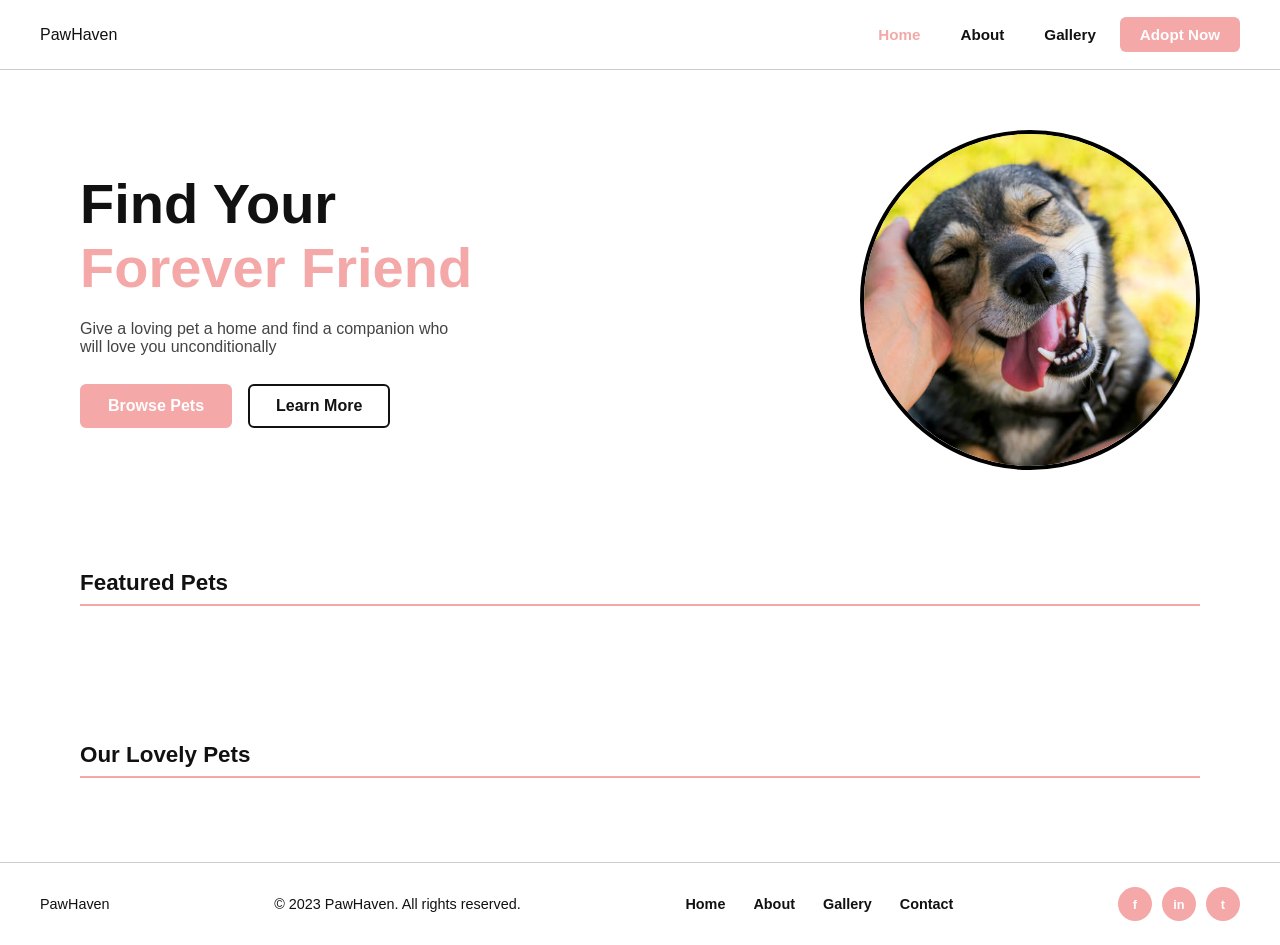
==== index.html @ 09607151 "resolve merge,add about page updates" ====
<!DOCTYPE html>
<html lang="en">

<head>
    <meta charset="UTF-8">
    <meta name="viewport" content="width=device-width, initial-scale=1.0">
    <title>Home-Page</title>
    <link rel="stylesheet" href="css/style.css">
    <link rel="stylesheet" href="css/home.css">
</head>

<body>
    <header>
        <nav class="navbar">
            <a href="index.html" class="logo">PawHaven</a>
            <button class="hamburger">
                <span></span>
                <span></span>
                <span></span>
            </button>
            <ul class="nav-links">
                <li><a href="index.html" class="active">Home</a></li>
                <li><a href="about.html">About</a></li>
                <li><a href="gallery.html">Gallery</a></li>
                <li><a href="contact.html" class="btn-adopt">Adopt Now</a></li>
            </ul>
        </nav>
    </header>
    <main>
        <section class="home-section">
            <div class="home-section-text">
                <h1> Find Your <br> <span> Forever Friend</span></h1>
                <p> Give a loving pet a home and find a companion who will love you unconditionally</p>
                <div class="home-section-btns">
                    <a href="gallery.html" class="btn btn-primary"> Browse Pets</a>
                    <a href="about.html" class="btn btn-outline"> Learn More</a>
                </div>
            </div>

            <div class="home-section-image">
                <img src="images/dog-sample.jpg" alt="Happy dog">
            </div>
        </section>

        <section class="featured">
            <h2 class="section-title">Featured Pets</h2>
            <div class="pets-grid" id="featuredGrid">
                <!-- Featured pet items will be dynamically inserted here -->
            </div>
            </div>
        </section>

        <section class="lovely">
            <h2 class="section-title">Our Lovely Pets</h2>
            <div class="pets-grid" id="lovelyGrid">
                <!-- Lovely pet items will be dynamically inserted here -->
            </div>
        </section>


    </main>

    <footer class="footer">
        <a href="index.html" class="logo">PawHaven</a>
        <p>&copy; 2023 PawHaven. All rights reserved.</p>

        <ul class="footer-links">
            <li><a href="index.html">Home</a></li>
            <li><a href="about.html">About</a></li>
            <li><a href="gallery.html">Gallery</a></li>
            <li><a href="contact.html">Contact</a></li>
        </ul>

        <div class="footer-social">
            <a href="#"> f</a>
            <a href="#"> in</a>
            <a href="#"> t</a>
        </div>
    </footer>


    <script src="js/main.js"></script>
    <script src="js/home.js"></script>
</body>

</html>
---- css/style.css ----
/*
   PAWHAVEN — Shared Stylesheet
    */

/* ── Variables ── */
:root {
  --pink: #F4A8A8;
  --pink-dark: #e08585;
  --pink-light: #fde8e8;
  --black: #111111;
  --gray: #888888;
  --border: #cccccc;
  --white: #ffffff;
}

/* ── Reset ── */
* {
  box-sizing: border-box;
  margin: 0;
  padding: 0;
}

body {
  font-family: Arial, Helvetica, sans-serif;
  color: var(--black);
}

a {
  text-decoration: none;
  color: inherit;
}

ul {
  list-style: none;
}

img {
  max-width: 100%;
  display: block;
}

/* ── Navbar ── */
.navbar {
  display: flex;
  align-items: center;
  justify-content: space-between;
  padding: 0 40px;
  height: 70px;
  border-bottom: 1px solid var(--border);
  position: sticky;
  top: 0;
  background: var(--white);
  z-index: 100;
}

.navbar .logo {
  background: none;
  padding: 0;
  
}

.nav-links {
  display: flex;
  align-items: center;
  gap: 8px;
}

.nav-links a {
  padding: 8px 16px;
  font-weight: 600;
  font-size: 0.95rem;
  transition: color 0.2s;
}

.nav-links a:hover,
.nav-links a.active {
  color: var(--pink);
}

.nav-links .btn-adopt {
  background: var(--pink);
  color: var(--white);
  padding: 9px 20px;
  border-radius: 6px;
  font-weight: 700;
  transition: background 0.2s;
}

.nav-links .btn-adopt:hover {
  background: var(--pink-dark);
}
.navbar .logo img {
  height: 44px;
  width: auto;
  display: block;
}

.hamburger {
  display: none;
  flex-direction: column;
  gap: 5px;
  cursor: pointer;
  background: none;
  border: none;
}

.hamburger span {
  display: block;
  width: 24px;
  height: 2px;
  background: var(--black);
  border-radius: 2px;
}

/* ── Buttons ── */
.btn {
  display: inline-block;
  padding: 11px 26px;
  font-family: Arial, Helvetica, sans-serif;
  font-weight: 700;
  font-size: 1rem;
  border-radius: 6px;
  cursor: pointer;
  border: 2px solid transparent;
  transition: all 0.2s;
}

.btn-primary {
  background: var(--pink);
  color: var(--white);
  border-color: var(--pink);
}

.btn-primary:hover {
  background: var(--pink-dark);
  border-color: var(--pink-dark);
}

.btn-outline {
  background: transparent;
  color: var(--black);
  border-color: var(--black);
}

.btn-outline:hover {
  background: var(--black);
  color: var(--white);
}

/* ── Pet Card ── */
.pet-card {
  border: 1px solid var(--border);
  border-radius: 10px;
  overflow: hidden;
  transition: transform 0.2s, box-shadow 0.2s;
}

.pet-card:hover {
  transform: translateY(-4px);
  box-shadow: 0 6px 20px rgba(244, 168, 168, 0.35);
}

.pet-card img {
  width: 100%;
  height: 160px;
  object-fit: cover;
  background: var(--pink-light);
}

.pet-card .card-body {
  padding: 12px 14px;
}

.pet-card .card-name {
  font-weight: 700;
  font-size: 1rem;
}

.pet-card .card-info {
  font-size: 0.85rem;
  color: var(--gray);
  margin-bottom: 10px;
}

.pet-card .card-btn {
  display: block;
  text-align: center;
  padding: 7px;
  background: var(--pink);
  color: var(--white);
  border-radius: 6px;
  font-weight: 700;
  font-size: 0.85rem;
  transition: background 0.2s;
}

.pet-card .card-btn:hover {
  background: var(--pink-dark);
}

/* ── Footer ── */
.footer {
  border-top: 1px solid var(--border);
  padding: 24px 40px;
  display: flex;
  align-items: center;
  justify-content: space-between;
  flex-wrap: wrap;
  gap: 16px;
  font-size: 0.9rem;
}

.footer .logo {
  background: none;
  padding: 0;
  
}

.footer-links {
  display: flex;
  gap: 28px;
}

.footer-links a {
  font-weight: 600;
  transition: color 0.2s;
}

.footer-links a:hover {
  color: var(--pink);
}

.footer-social {
  display: flex;
  gap: 10px;
}

.footer-social a {
  width: 34px;
  height: 34px;
  border-radius: 50%;
  background: var(--pink);
  color: var(--white);
  display: flex;
  align-items: center;
  justify-content: center;
  font-size: 0.8rem;
  font-weight: 700;
  transition: background 0.2s;
}

.footer-social a:hover {
  background: var(--pink-dark);
}

.footer .logo img{
  height: 44px;
  width: auto;
  display: block;
}

/* ── Mobile ── */
@media (max-width: 768px) {
  .navbar {
    padding: 0 20px;
  }

  .nav-links {
    display: none;
    position: absolute;
    top: 70px;
    left: 0;
    right: 0;
    background: var(--white);
    flex-direction: column;
    padding: 16px 20px;
    border-bottom: 1px solid var(--border);
    gap: 10px;
  }
  .nav-links .btn-adopt {
    margin-top: 6px;
  }
  .nav-links.open {
    display: flex;
  }

  .hamburger {
    display: flex;
  }

  .footer {
    flex-direction: column;
    align-items: center;
    text-align: center;
    padding: 20px;
  }
}
---- css/home.css ----
.home-section {
    display: flex;
    align-items: center;
    justify-content: space-between;

    /*Box Model*/
    padding: 60px 40px;
    margin: 0 auto;
    width:100%;
    max-width:1200px;
    box-sizing:border-box;
}

.home-section-text {

    /*Box Model*/
    width:100%;
    margin-right:40px;
    max-width: 480px;
}

.home-section-text h1 {
    font-size: 3.5rem;
    font-weight: 800;
    line-height: 1.15;
    /*Box Model*/
    margin-bottom: 20px;
}

.home-section-text h1 span {
    color: var(--pink);
}

.home-section-text p {
    font-size: 1rem;
    color: #444;
    /*box model*/
    margin-bottom: 28px;
    max-width: 380px;

}

.home-section-btns {
    display: flex;
    gap: 16px;
    flex-wrap: wrap;

    /*Box Model*/
    margin-top: 4px;
}


.home-section-image {
    width: 340px;
    height: 340px;
    border-radius: 50%;
    overflow: hidden;
    background: var(--pink-light);
    flex-shrink: 0;
    border: 4px solid black;
}

.home-section-image img {
    width: 100%;
    height: 100%;
    object-fit: cover;
}


/* Pet-Sections */
.featured,
.lovely {
    padding: 40px 40px 60px 40px;
    margin: 0 auto;
    width:100%;
    max-width:1200px;
    box-sizing: border-box;
}


.section-title {
    font-size: 1.4rem;
    font-weight: 800;
    margin-bottom: 24px;
    padding-bottom: 8px;
    border-bottom: 2px solid var(--pink);
}

.pets-grid {
    display: grid;
    grid-template-columns: repeat(3, 1fr);
    gap: 20px;
    width: 100%;
}

/* ── Mobile ── */
@media (max-width: 768px) {
    .home-section {
        flex-direction: column;
        padding: 40px 20px;
        text-align: center;
        margin: 0 auto;
    }

     .home-section-text {
        width: 100%;
        max-width: 100%;
        margin-right: 0;
        margin-bottom: 32px;
    }

    .home-section-text h1 {
        font-size: 2.4rem;
        margin-bottom: 16px;
    }

     .home-section-text p {
        max-width: 100%;
        margin-bottom: 24px;
    }

    .home-section-btns {
        justify-content: center;
    }

    .home-section-image {
        width: 260px;
        height: 260px;
    }

    .featured,
    .lovely {
        padding: 30px 20px 40px 20px;
    }

    .pets-grid {
        grid-template-columns: repeat(2, 1fr);
        gap: 14px;
    }

    #featuredGrid .pet-card {
        width: 160px;
    }
}


/*Featured Row*/
#featuredGrid {
    display: flex;
    flex-direction: row;
    overflow-x: auto ;
    gap:20px;
    padding-bottom: 12px;
}

#featuredGrid .pet-card {
    flex-shrink: 0;
    min-width: 180px;
}

#featuredGrid::-webkit-scrollbar {
    height: 6px;
}

#featuredGrid::-webkit-scrollbar-track {
    background: var(--pink-light);
}
#featuredGrid::-webkit-scrollbar-thumb {
    background-color: var(--pink);
    border-radius: 10px;
}
/*Mobile */
@media (max-width: 480px) {
    .home-section {
        /* Box model: tight padding on small screens */
        padding: 28px 16px;
    }
 
    .home-section-text {
        margin-bottom: 24px;
    }
 
    .home-section-text h1 {
        font-size: 2rem;
        margin-bottom: 12px;
    }
 
    .home-section-text p {
        font-size: 0.95rem;
        margin-bottom: 20px;
    }
 
    .home-section-image {
        /* Box model: smaller circle on mobile */
        width: 200px;
        height: 200px;
        border-width: 3px;
    }
 
    .featured,
    .lovely {
        /* Box model: minimal padding on mobile */
        padding: 24px 16px 32px 16px;
    }
 
    .section-title {
        font-size: 1.2rem;
        margin-bottom: 16px;
        padding-bottom: 6px;
    }
 
    .pets-grid {
        /* 1 column on mobile */
        grid-template-columns: 1fr;
        gap: 12px;
    }
 
    #featuredGrid .pet-card {
        width: 150px;
    }
}
 



/* Spinner */
.loading-spinner {
    display : flex;
    justify-content: center;
    padding: 40px 0;
}

.spinner {
    border : 4px solid var(--pink-light);
    border-top : 4px solid var(--pink);
    border-radius : 50%;
    width : 40px;
    height : 40px;
    animation : spin 0.8s linear infinite;
}

@keyframes spin {
    to {
        transform: rotate(360deg);
    }
}
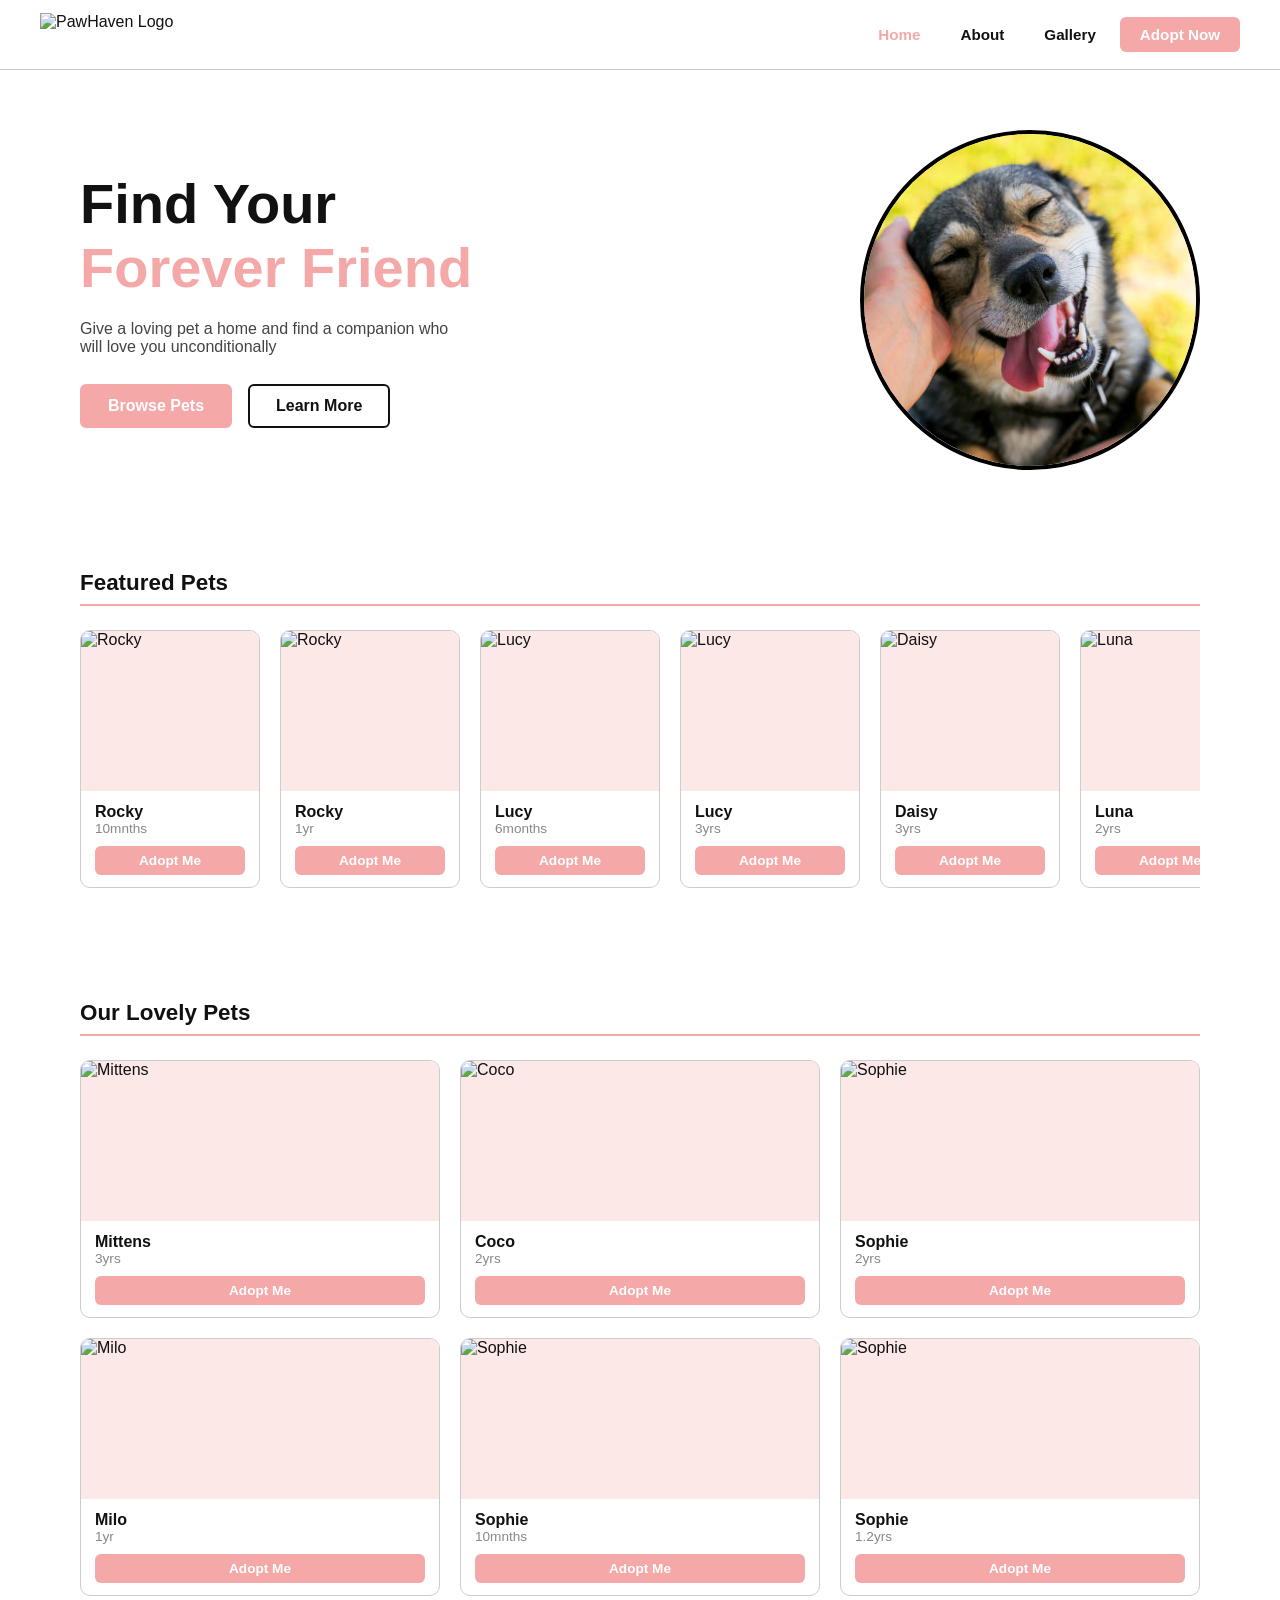
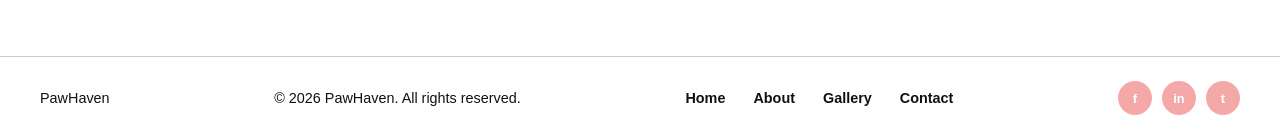
==== commit 9cc07323: "merge" ====
--- a/index.html
+++ b/index.html
@@ -12,7 +12,9 @@
 <body>
     <header>
         <nav class="navbar">
-            <a href="index.html" class="logo">PawHaven</a>
+            <a href="index.html" class="logo">
+                <img src = "images/logo.png" alt = "PawHaven Logo">
+            </a>
             <button class="hamburger">
                 <span></span>
                 <span></span>
@@ -62,7 +64,7 @@
 
     <footer class="footer">
         <a href="index.html" class="logo">PawHaven</a>
-        <p>&copy; 2023 PawHaven. All rights reserved.</p>
+        <p>&copy; 2026 PawHaven. All rights reserved.</p>
 
         <ul class="footer-links">
             <li><a href="index.html">Home</a></li>
@@ -79,7 +81,7 @@
     </footer>
 
 
-    <script src="js/main.js"></script>
+    <script src = "js/main.js"></script>
     <script src="js/home.js"></script>
 </body>
 
--- a/css/home.css
+++ b/css/home.css
@@ -156,6 +156,7 @@
 #featuredGrid .pet-card {
     flex-shrink: 0;
     min-width: 180px;
+    
 }
 
 #featuredGrid::-webkit-scrollbar {
@@ -243,4 +244,29 @@
     to {
         transform: rotate(360deg);
     }
+}
+
+.pet-card {
+    transition: transform 0.25s ease , box-shadow 0.25s ease;
+}
+.pet-card:hover {
+    transform: scale(1.04);
+    box-shadow: 0 8px 20px rgba(0 , 0, 0, 0.15);
+}
+
+.pet-card {
+    opacity: 0;
+    animation: fadeIn 0.4s ease forwards;
+}
+
+@keyframes fadeIn {
+    from {
+        opacity: 0; 
+        transform: translateY(10px);
+    }
+
+    to {
+        opacity: 1;
+        transform: translateY(0);
+    }
 }
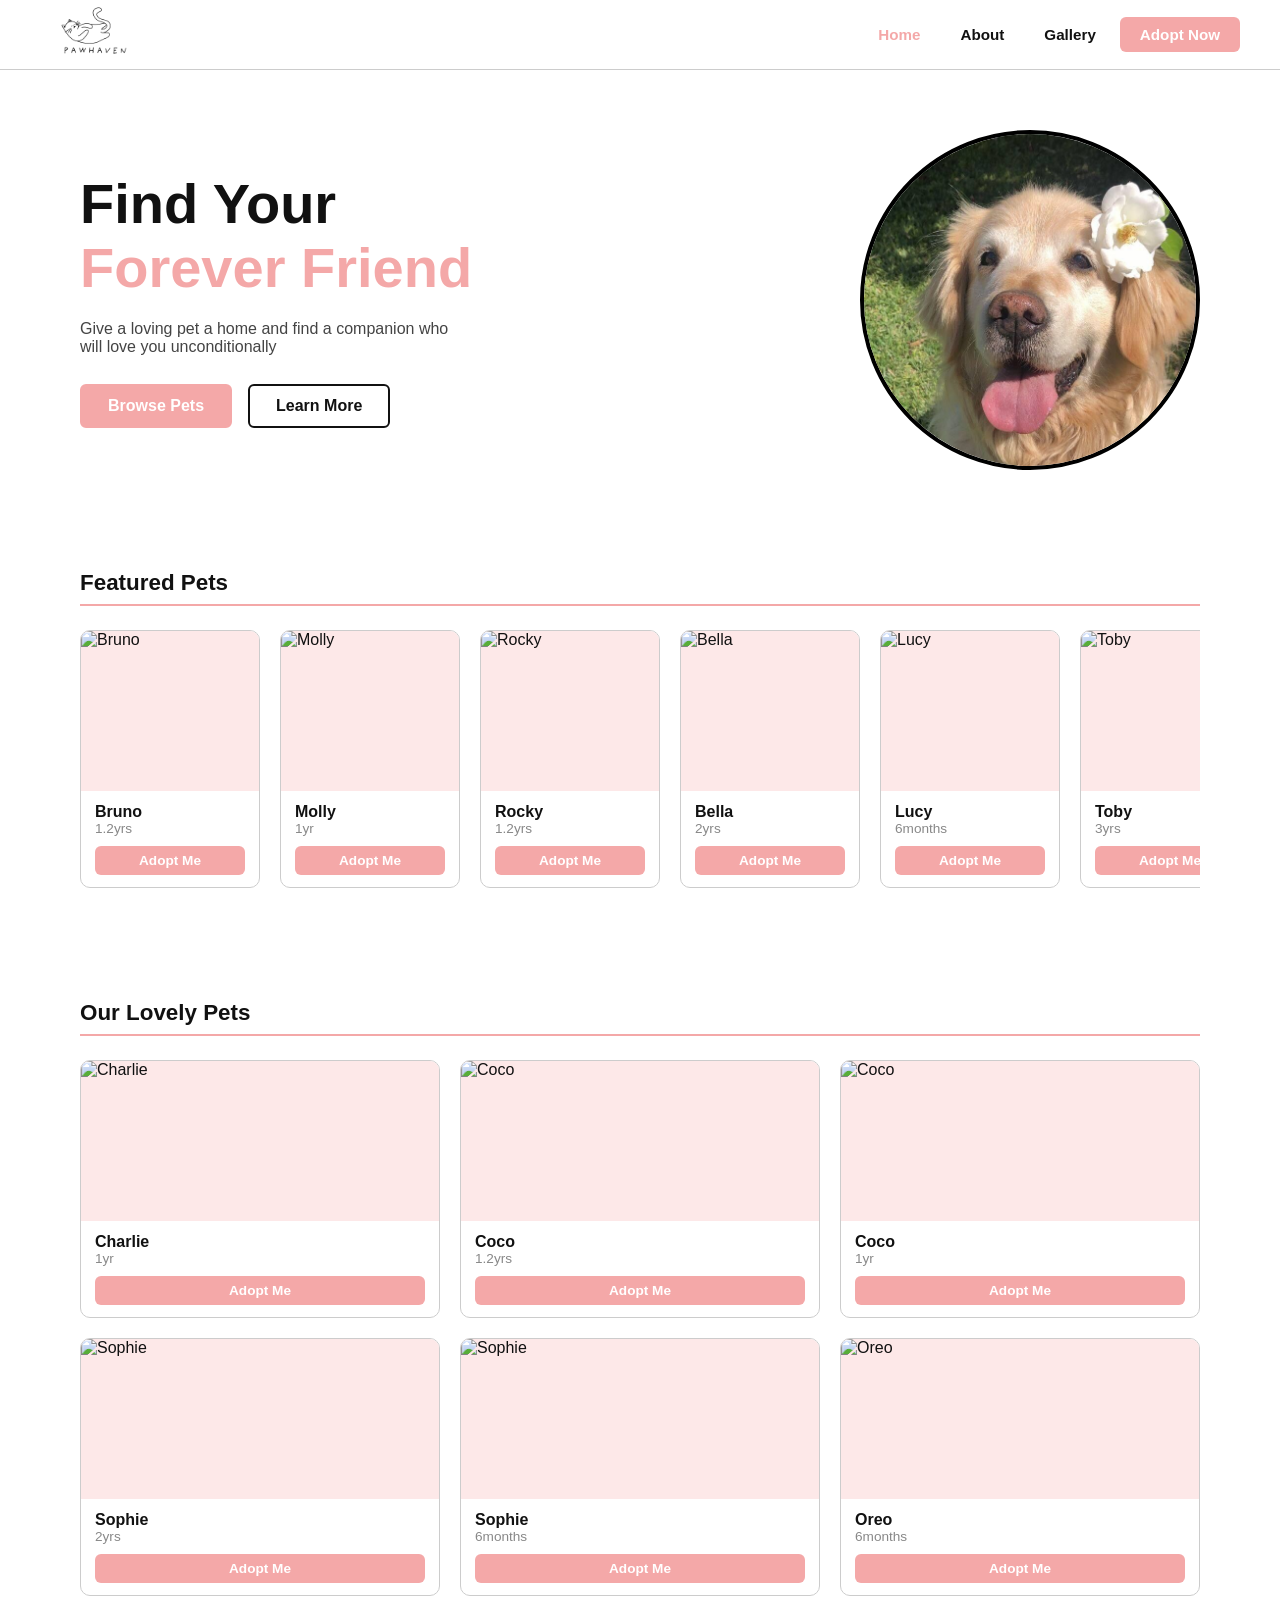
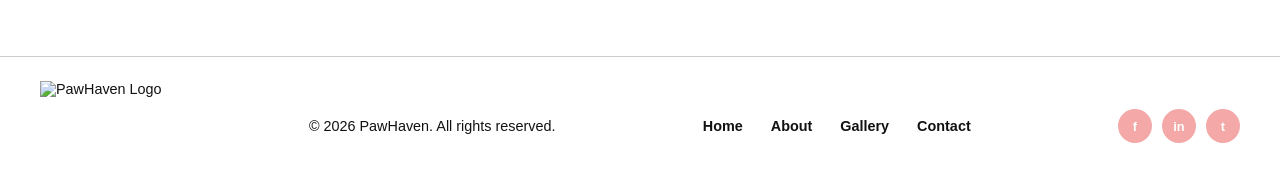
==== commit 270e0986: "fix: - PawHaven Logo in footer - aria-label for screen reading" ====
--- a/index.html
+++ b/index.html
@@ -13,9 +13,9 @@
     <header>
         <nav class="navbar">
             <a href="index.html" class="logo">
-                <img src = "images/logo.png" alt = "PawHaven Logo">
+                <img src = "images/PawHavenLogo.png" alt = "PawHaven Logo">
             </a>
-            <button class="hamburger">
+            <button class="hamburger" aria-label="Toggle navigation">
                 <span></span>
                 <span></span>
                 <span></span>
@@ -40,7 +40,7 @@
             </div>
 
             <div class="home-section-image">
-                <img src="images/dog-sample.jpg" alt="Happy dog">
+                <img src="images/dogg.jpeg" alt="Happy dog">
             </div>
         </section>
 
@@ -63,7 +63,9 @@
     </main>
 
     <footer class="footer">
-        <a href="index.html" class="logo">PawHaven</a>
+        <a href="index.html" class="logo">
+            <img src="images/pawhaven_logo_transparent.png" alt="PawHaven Logo">
+        </a>
         <p>&copy; 2026 PawHaven. All rights reserved.</p>
 
         <ul class="footer-links">
@@ -74,9 +76,9 @@
         </ul>
 
         <div class="footer-social">
-            <a href="#"> f</a>
-            <a href="#"> in</a>
-            <a href="#"> t</a>
+            <a href="#" aria-label="Facebook"> f</a>
+            <a href="#" aria-label="Instagram"> in</a>
+            <a href="#" aria-label="Twitter"> t</a>
         </div>
     </footer>
 
--- a/css/style.css
+++ b/css/style.css
@@ -90,7 +90,7 @@
   background: var(--pink-dark);
 }
 .navbar .logo img {
-  height: 44px;
+  height: 99px;
   width: auto;
   display: block;
 }
@@ -254,7 +254,7 @@
 }
 
 .footer .logo img{
-  height: 44px;
+  height: 90px;
   width: auto;
   display: block;
 }
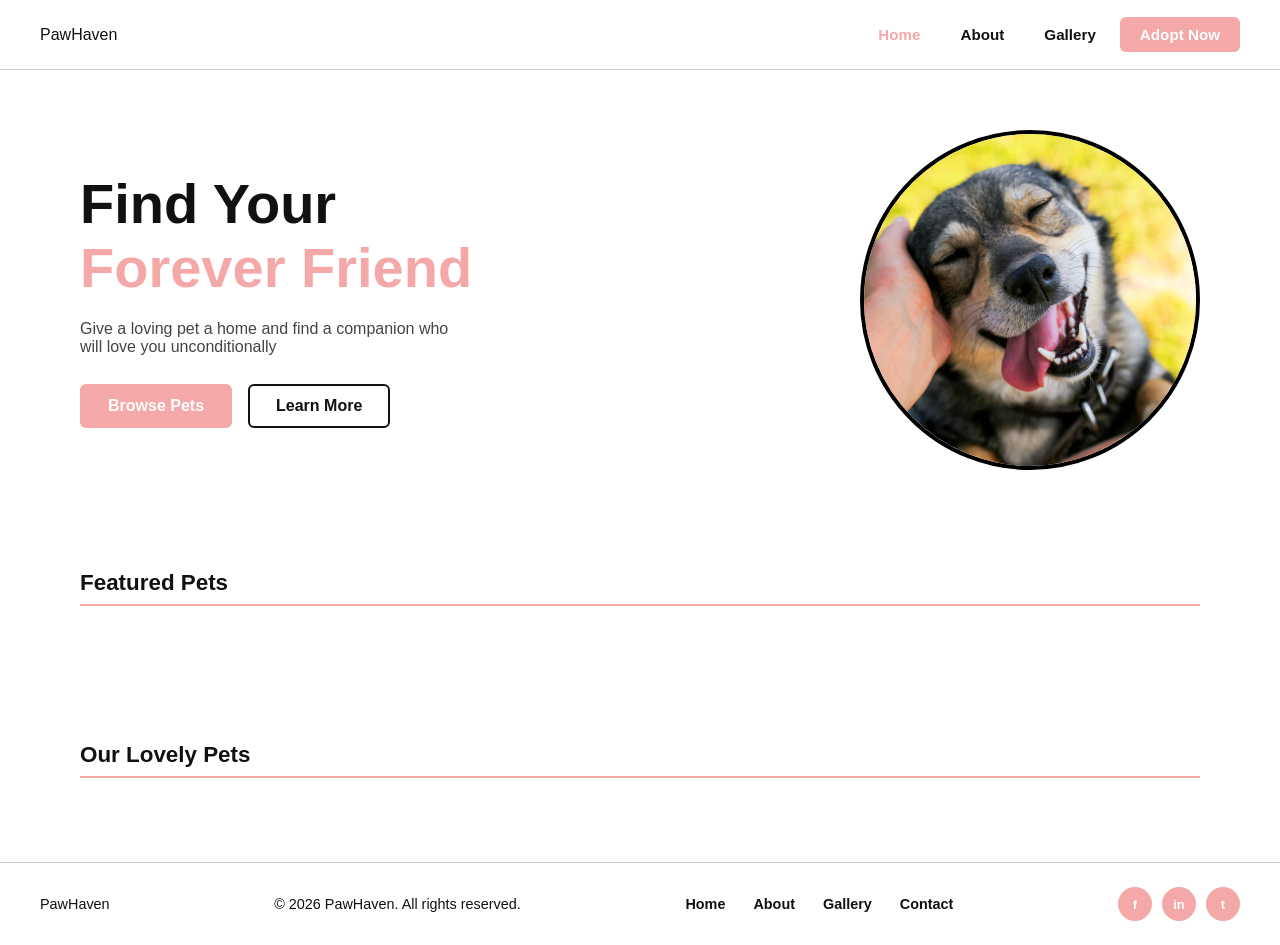
==== commit 3e383a8a: "Merge branch 'contact-page' of https://github.com/reshma-chapagain/PawHaven into contact-page" ====
--- a/index.html
+++ b/index.html
@@ -12,10 +12,8 @@
 <body>
     <header>
         <nav class="navbar">
-            <a href="index.html" class="logo">
-                <img src = "images/PawHavenLogo.png" alt = "PawHaven Logo">
-            </a>
-            <button class="hamburger" aria-label="Toggle navigation">
+            <a href="index.html" class="logo">PawHaven</a>
+            <button class="hamburger">
                 <span></span>
                 <span></span>
                 <span></span>
@@ -40,7 +38,7 @@
             </div>
 
             <div class="home-section-image">
-                <img src="images/dogg.jpeg" alt="Happy dog">
+                <img src="images/dog-sample.jpg" alt="Happy dog">
             </div>
         </section>
 
@@ -63,9 +61,7 @@
     </main>
 
     <footer class="footer">
-        <a href="index.html" class="logo">
-            <img src="images/pawhaven_logo_transparent.png" alt="PawHaven Logo">
-        </a>
+        <a href="index.html" class="logo">PawHaven</a>
         <p>&copy; 2026 PawHaven. All rights reserved.</p>
 
         <ul class="footer-links">
@@ -76,9 +72,9 @@
         </ul>
 
         <div class="footer-social">
-            <a href="#" aria-label="Facebook"> f</a>
-            <a href="#" aria-label="Instagram"> in</a>
-            <a href="#" aria-label="Twitter"> t</a>
+            <a href="#"> f</a>
+            <a href="#"> in</a>
+            <a href="#"> t</a>
         </div>
     </footer>
 
--- a/css/home.css
+++ b/css/home.css
@@ -156,7 +156,8 @@
 #featuredGrid .pet-card {
     flex-shrink: 0;
     min-width: 180px;
-    
+    animation: none;
+    opacity: 1;
 }
 
 #featuredGrid::-webkit-scrollbar {
@@ -244,29 +245,4 @@
     to {
         transform: rotate(360deg);
     }
-}
-
-.pet-card {
-    transition: transform 0.25s ease , box-shadow 0.25s ease;
-}
-.pet-card:hover {
-    transform: scale(1.04);
-    box-shadow: 0 8px 20px rgba(0 , 0, 0, 0.15);
-}
-
-.pet-card {
-    opacity: 0;
-    animation: fadeIn 0.4s ease forwards;
-}
-
-@keyframes fadeIn {
-    from {
-        opacity: 0; 
-        transform: translateY(10px);
-    }
-
-    to {
-        opacity: 1;
-        transform: translateY(0);
-    }
 }
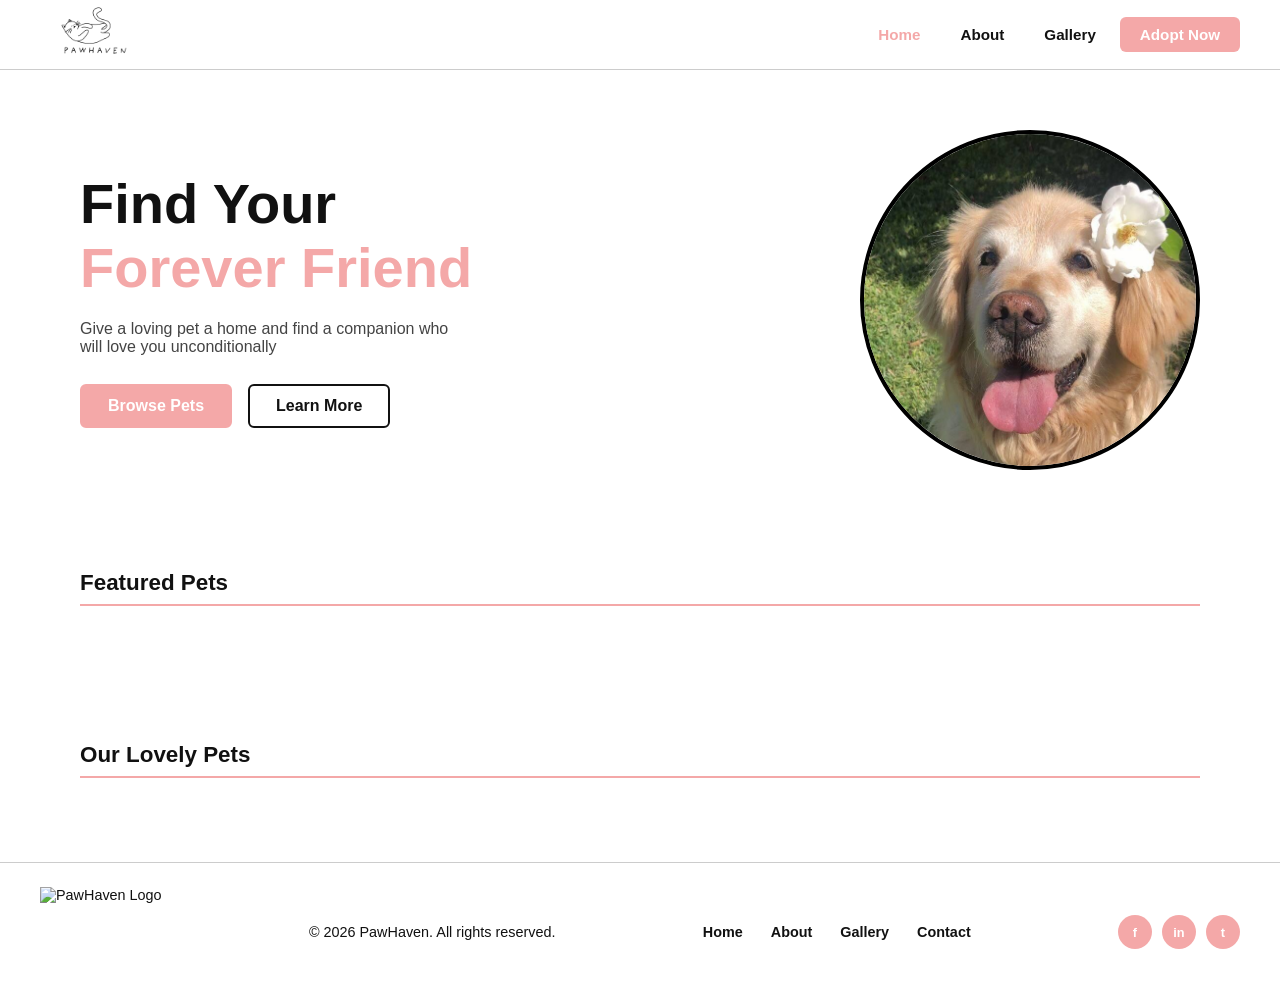
==== commit af09d579: "Merge pull request #22 from reshma-chapagain/home-page Home page" ====
--- a/index.html
+++ b/index.html
@@ -12,8 +12,10 @@
 <body>
     <header>
         <nav class="navbar">
-            <a href="index.html" class="logo">PawHaven</a>
-            <button class="hamburger">
+            <a href="index.html" class="logo">
+                <img src = "images/PawHavenLogo.png" alt = "PawHaven Logo">
+            </a>
+            <button class="hamburger" aria-label="Toggle navigation">
                 <span></span>
                 <span></span>
                 <span></span>
@@ -38,7 +40,7 @@
             </div>
 
             <div class="home-section-image">
-                <img src="images/dog-sample.jpg" alt="Happy dog">
+                <img src="images/dogg.jpeg" alt="Happy dog">
             </div>
         </section>
 
@@ -61,7 +63,9 @@
     </main>
 
     <footer class="footer">
-        <a href="index.html" class="logo">PawHaven</a>
+        <a href="index.html" class="logo">
+            <img src="images/pawhaven_logo_transparent.png" alt="PawHaven Logo">
+        </a>
         <p>&copy; 2026 PawHaven. All rights reserved.</p>
 
         <ul class="footer-links">
@@ -72,9 +76,9 @@
         </ul>
 
         <div class="footer-social">
-            <a href="#"> f</a>
-            <a href="#"> in</a>
-            <a href="#"> t</a>
+            <a href="#" aria-label="Facebook"> f</a>
+            <a href="#" aria-label="Instagram"> in</a>
+            <a href="#" aria-label="Twitter"> t</a>
         </div>
     </footer>
 
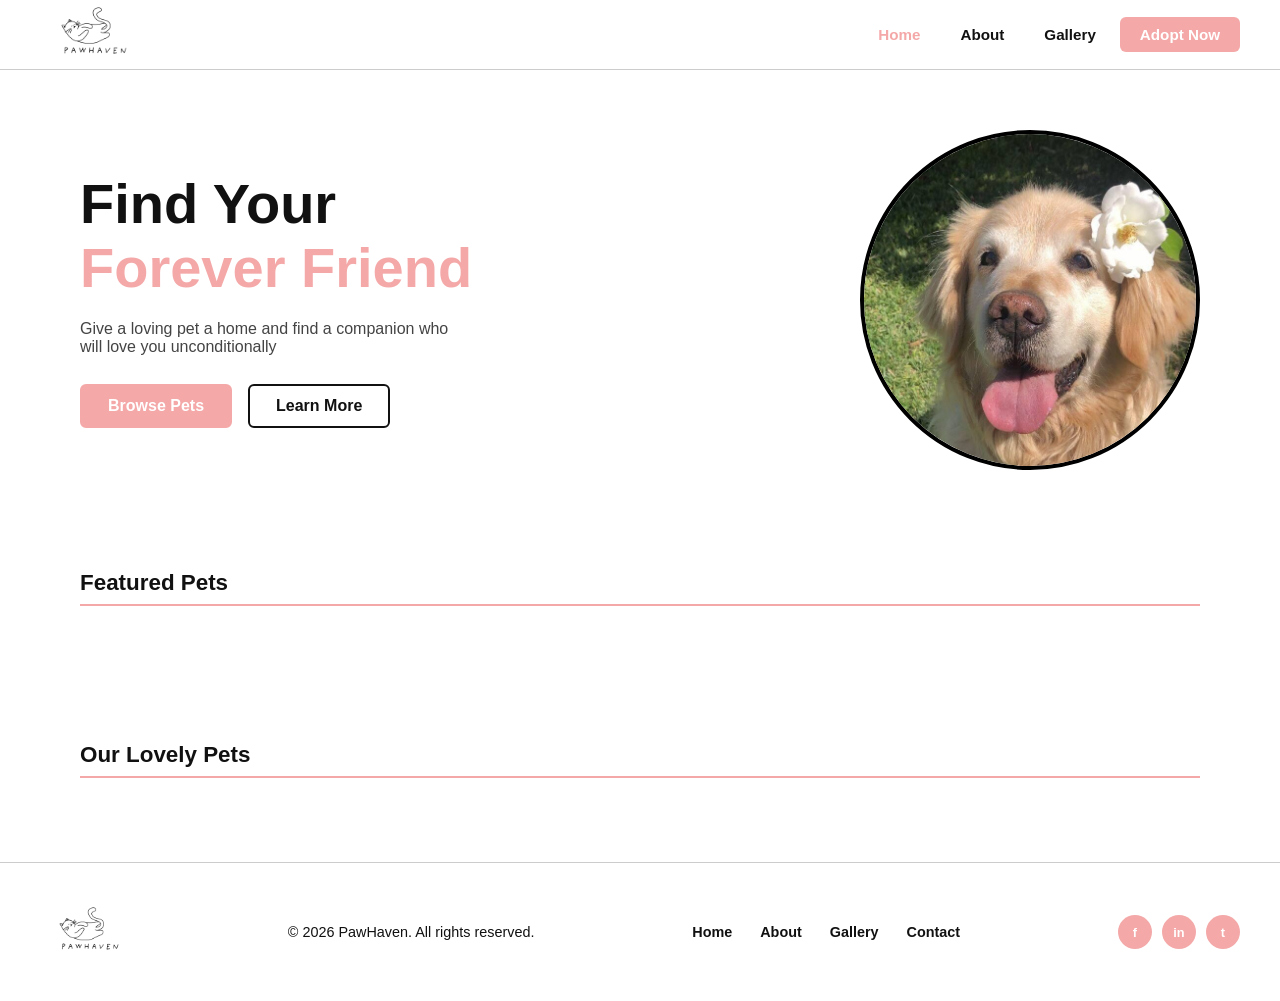
==== commit 5620af1f: "fix: Correct name for Logo" ====
--- a/index.html
+++ b/index.html
@@ -64,7 +64,7 @@
 
     <footer class="footer">
         <a href="index.html" class="logo">
-            <img src="images/pawhaven_logo_transparent.png" alt="PawHaven Logo">
+            <img src="images/PawHavenLogo.png" alt="PawHaven Logo">
         </a>
         <p>&copy; 2026 PawHaven. All rights reserved.</p>
 
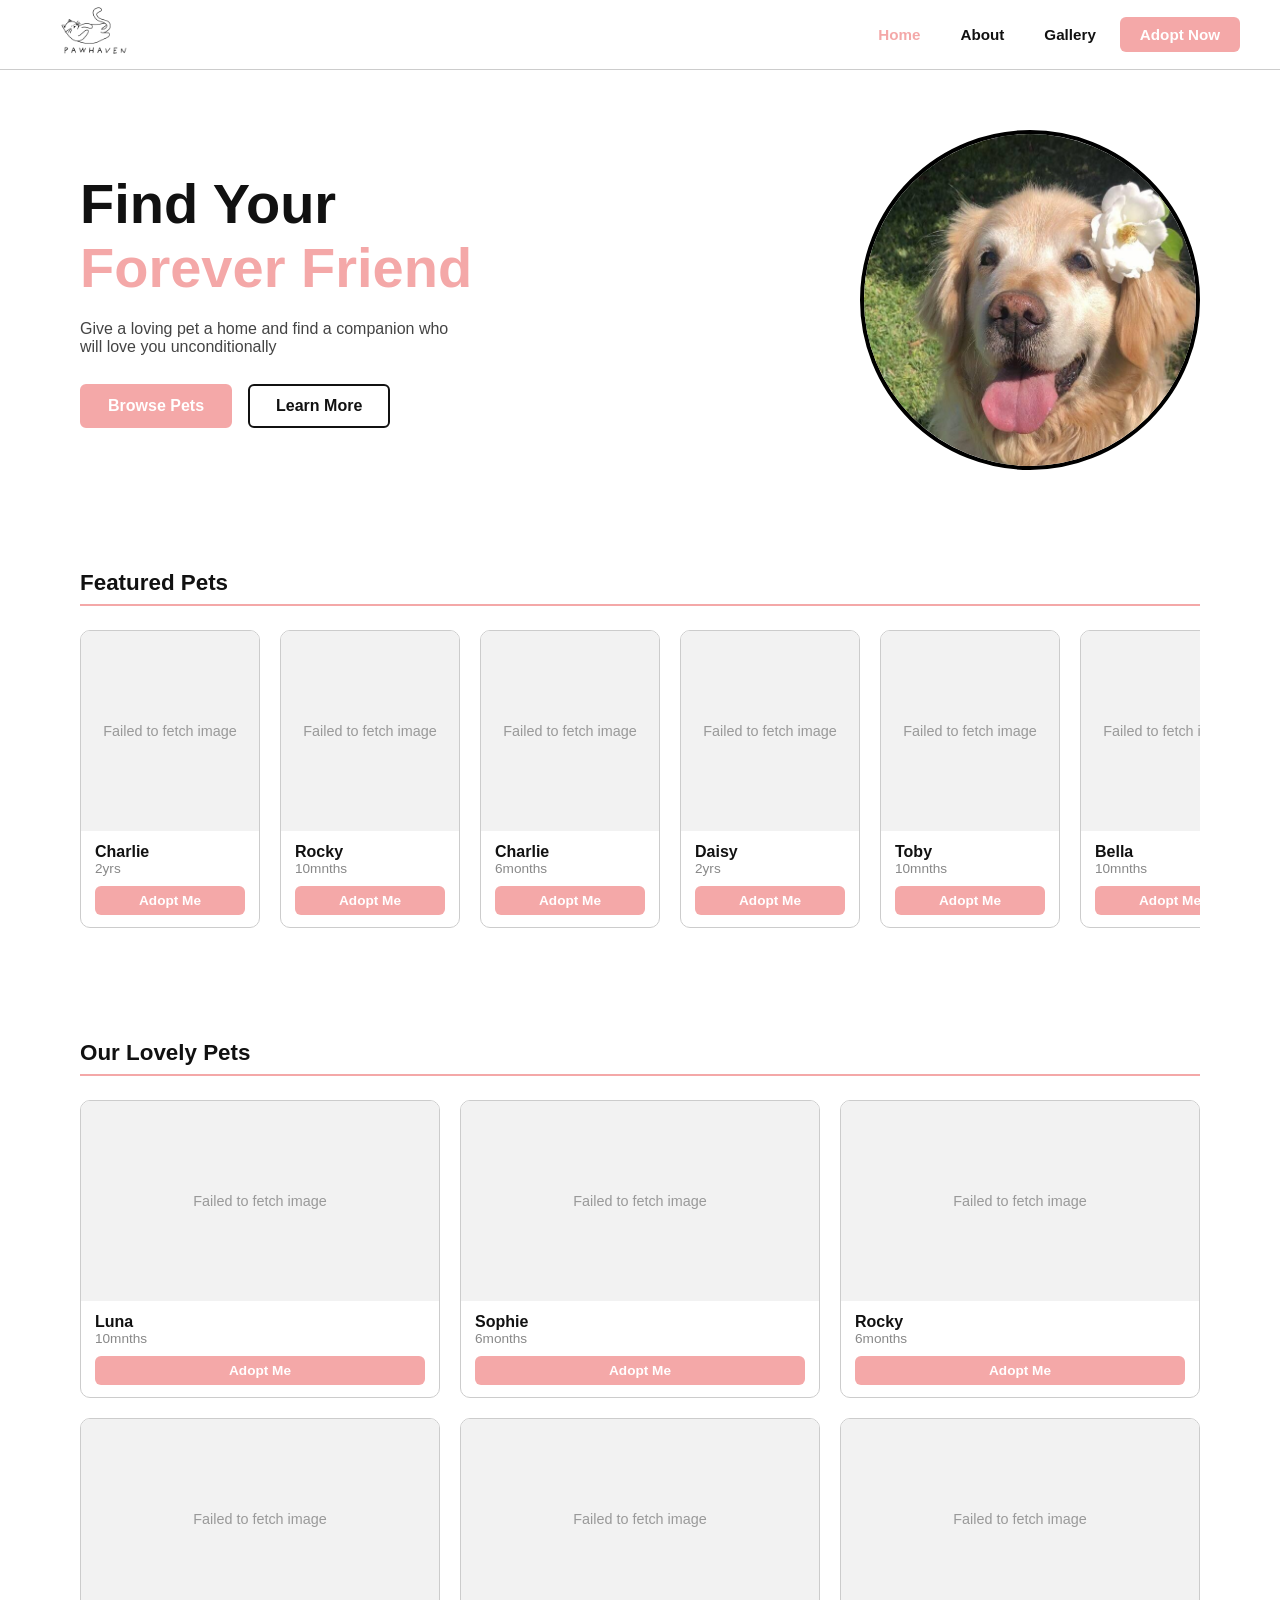
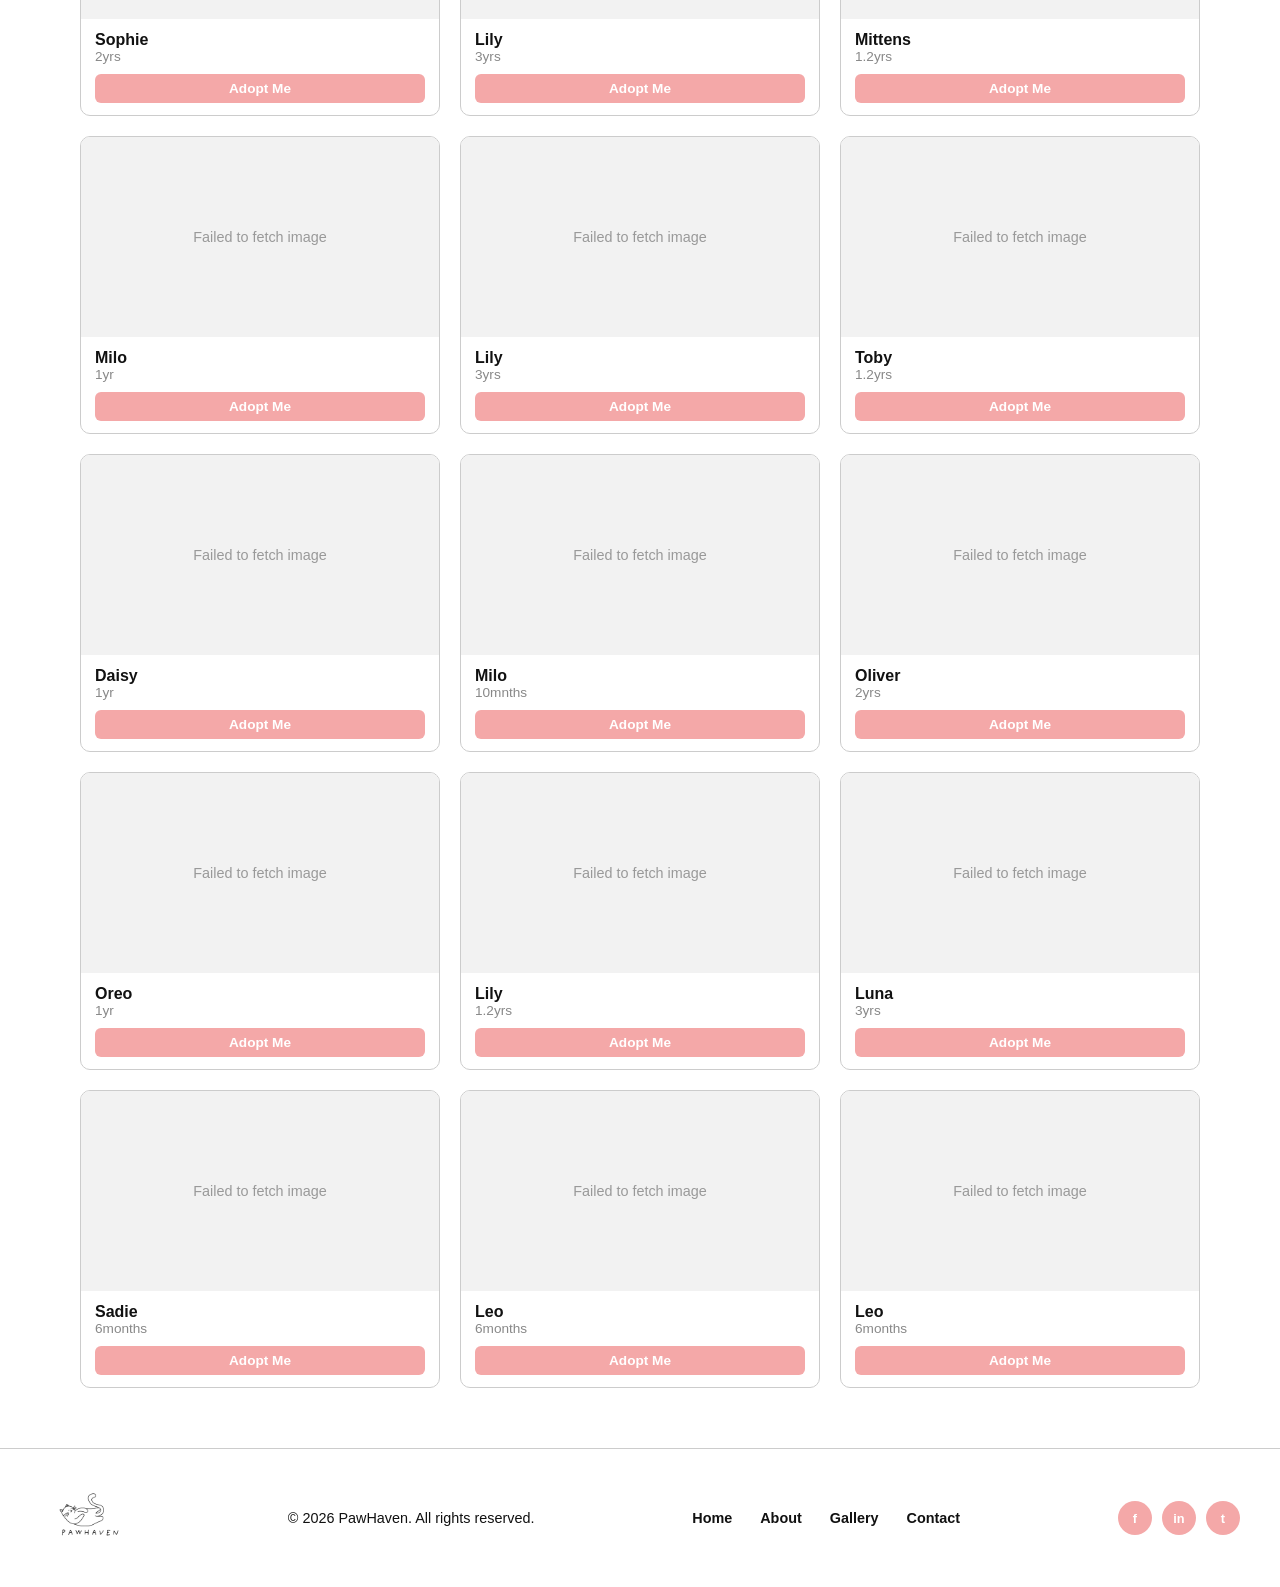
==== commit e80cc622: "fix: inline script and #year element removed" ====
--- a/index.html
+++ b/index.html
@@ -49,7 +49,6 @@
             <div class="pets-grid" id="featuredGrid">
                 <!-- Featured pet items will be dynamically inserted here -->
             </div>
-            </div>
         </section>
 
         <section class="lovely">
--- a/css/home.css
+++ b/css/home.css
@@ -156,8 +156,7 @@
 #featuredGrid .pet-card {
     flex-shrink: 0;
     min-width: 180px;
-    animation: none;
-    opacity: 1;
+    
 }
 
 #featuredGrid::-webkit-scrollbar {
@@ -245,4 +244,41 @@
     to {
         transform: rotate(360deg);
     }
+}
+
+.pet-card {
+    transition: transform 0.25s ease , box-shadow 0.25s ease;
+}
+.pet-card:hover {
+    transform: scale(1.04);
+    box-shadow: 0 8px 20px rgba(0 , 0, 0, 0.15);
+}
+
+.pet-card {
+    opacity: 0;
+    animation: fadeIn 0.4s ease forwards;
+}
+
+@keyframes fadeIn {
+    from {
+        opacity: 0; 
+        transform: translateY(10px);
+    }
+
+    to {
+        opacity: 1;
+        transform: translateY(0);
+    }
+}
+
+.img-error {
+    width: 100%;
+    height: 200px; /* match your existing img height */
+    display: flex;
+    align-items: center;
+    justify-content: center;
+    background: #f2f2f2;
+    color: #999;
+    font-size: 0.9rem;
+    text-align: center;
 }
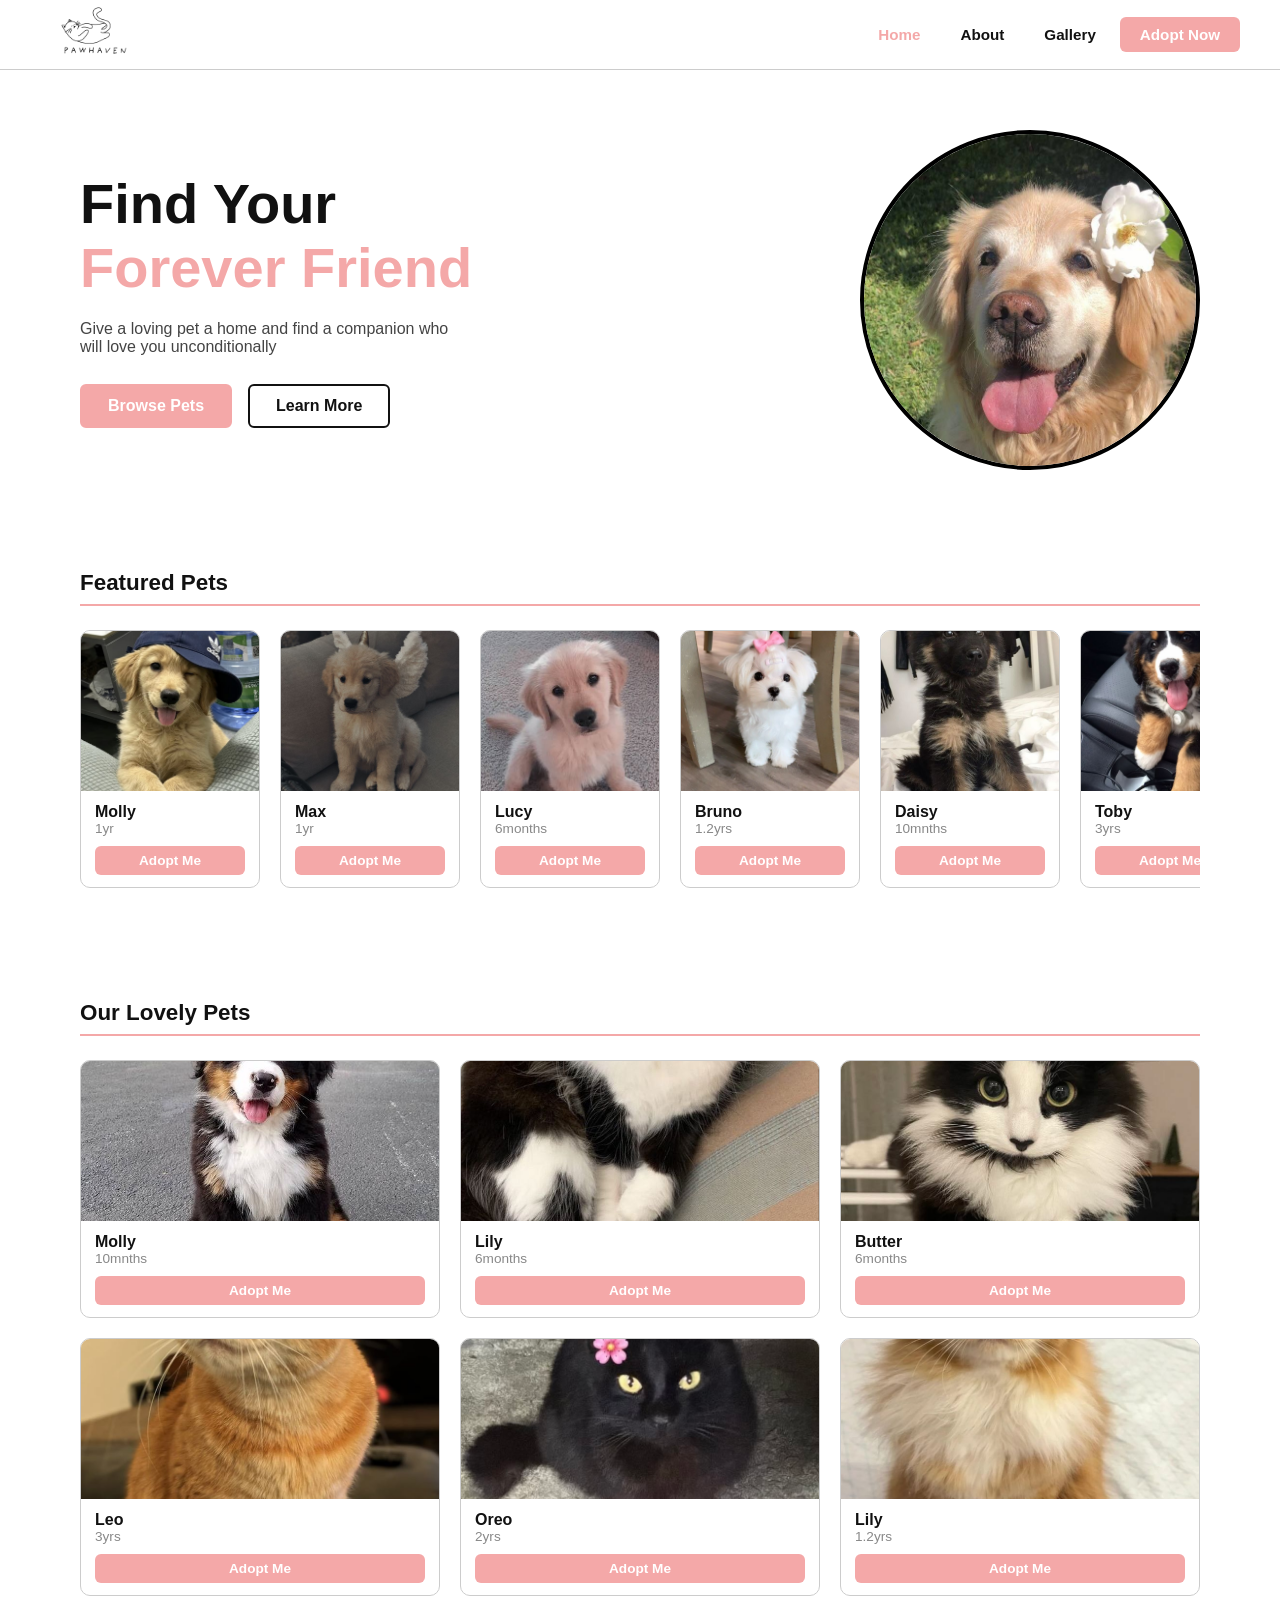
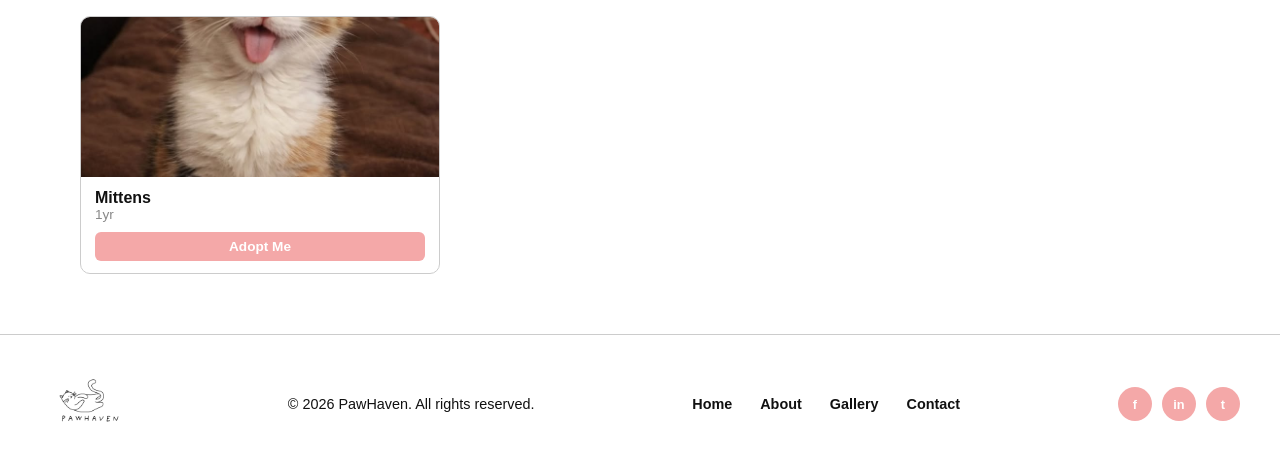
==== commit 10e9f392: "Change the description of the pets." ====
--- a/index.html
+++ b/index.html
@@ -49,6 +49,7 @@
             <div class="pets-grid" id="featuredGrid">
                 <!-- Featured pet items will be dynamically inserted here -->
             </div>
+            </div>
         </section>
 
         <section class="lovely">
